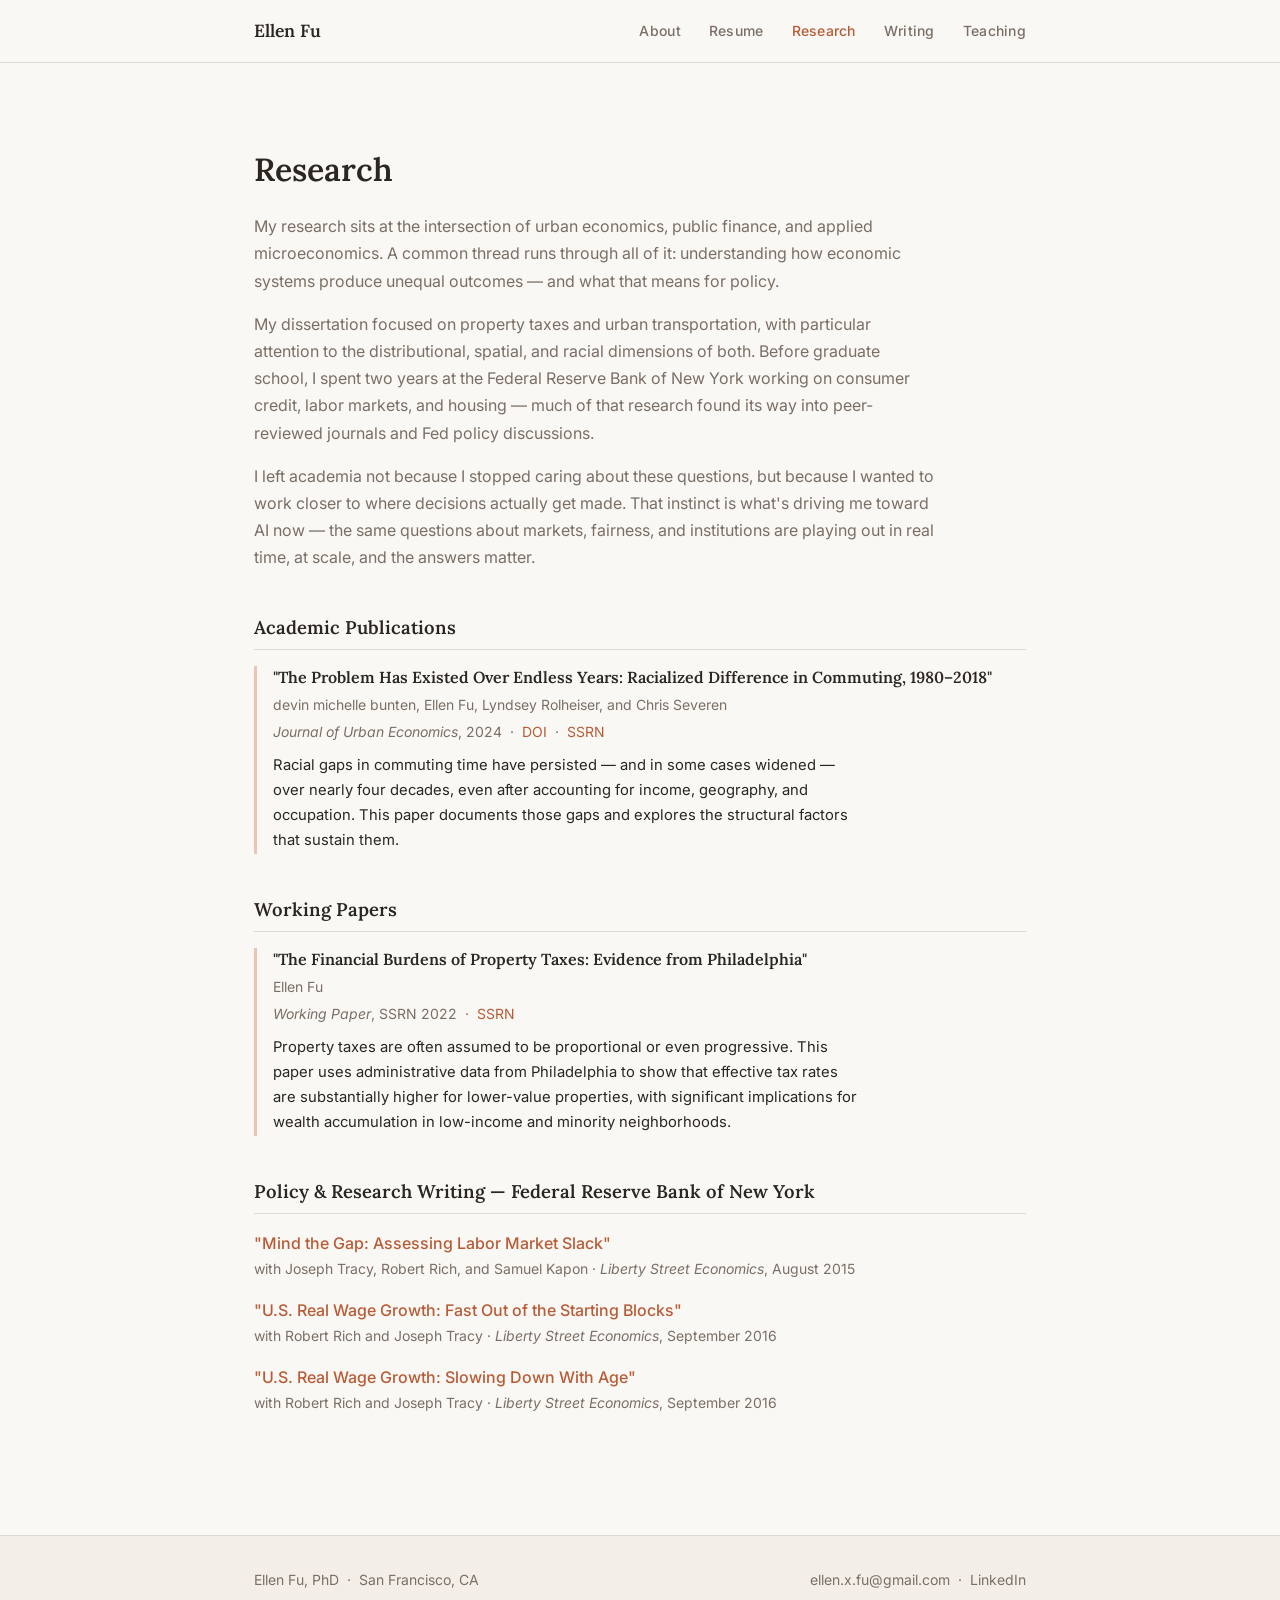
==== research.html @ 864cb59e "Fix LinkedIn URL" ====
<!DOCTYPE html>
<html lang="en">
<head>
  <meta charset="UTF-8" />
  <meta name="viewport" content="width=device-width, initial-scale=1.0" />
  <title>Research — Ellen Fu, PhD</title>
  <link rel="preconnect" href="https://fonts.googleapis.com" />
  <link rel="preconnect" href="https://fonts.gstatic.com" crossorigin />
  <link href="https://fonts.googleapis.com/css2?family=Lora:ital,wght@0,400;0,600;1,400&family=Inter:wght@300;400;500&display=swap" rel="stylesheet" />
  <link rel="stylesheet" href="styles.css" />
</head>
<body>

  <header class="site-header">
    <nav class="nav-inner">
      <a class="nav-logo" href="index.html">Ellen Fu</a>
      <ul class="nav-links">
        <li><a href="index.html">About</a></li>
        <li><a href="resume.html">Resume</a></li>
        <li><a href="research.html" class="active">Research</a></li>
        <li><a href="writing.html">Writing</a></li>
        <li><a href="teaching.html">Teaching</a></li>
      </ul>
    </nav>
  </header>

  <main>
    <section class="section">
      <div class="container">
        <h2>Research</h2>
        <p class="section-intro">My research sits at the intersection of urban economics, public finance, and applied microeconomics. A common thread runs through all of it: understanding how economic systems produce unequal outcomes — and what that means for policy.</p>
        <p class="section-intro">My dissertation focused on property taxes and urban transportation, with particular attention to the distributional, spatial, and racial dimensions of both. Before graduate school, I spent two years at the Federal Reserve Bank of New York working on consumer credit, labor markets, and housing — much of that research found its way into peer-reviewed journals and Fed policy discussions.</p>
        <p class="section-intro">I left academia not because I stopped caring about these questions, but because I wanted to work closer to where decisions actually get made. That instinct is what's driving me toward AI now — the same questions about markets, fairness, and institutions are playing out in real time, at scale, and the answers matter.</p>

        <div class="research-section">
          <h3>Academic Publications</h3>
          <div class="paper">
            <h4>"The Problem Has Existed Over Endless Years: Racialized Difference in Commuting, 1980–2018"</h4>
            <p class="paper-authors">devin michelle bunten, Ellen Fu, Lyndsey Rolheiser, and Chris Severen</p>
            <p class="paper-venue"><em>Journal of Urban Economics</em>, 2024 &nbsp;·&nbsp; <a href="https://www.sciencedirect.com/science/article/abs/pii/S0094119023000116" target="_blank" rel="noopener">DOI</a> &nbsp;·&nbsp; <a href="https://papers.ssrn.com/sol3/papers.cfm?abstract_id=4092555" target="_blank" rel="noopener">SSRN</a></p>
            <p class="paper-abstract">Racial gaps in commuting time have persisted — and in some cases widened — over nearly four decades, even after accounting for income, geography, and occupation. This paper documents those gaps and explores the structural factors that sustain them.</p>
          </div>
        </div>

        <div class="research-section">
          <h3>Working Papers</h3>
          <div class="paper">
            <h4>"The Financial Burdens of Property Taxes: Evidence from Philadelphia"</h4>
            <p class="paper-authors">Ellen Fu</p>
            <p class="paper-venue"><em>Working Paper</em>, SSRN 2022 &nbsp;·&nbsp; <a href="https://papers.ssrn.com/sol3/papers.cfm?abstract_id=4134172" target="_blank" rel="noopener">SSRN</a></p>
            <p class="paper-abstract">Property taxes are often assumed to be proportional or even progressive. This paper uses administrative data from Philadelphia to show that effective tax rates are substantially higher for lower-value properties, with significant implications for wealth accumulation in low-income and minority neighborhoods.</p>
          </div>
        </div>

        <div class="research-section">
          <h3>Policy &amp; Research Writing — Federal Reserve Bank of New York</h3>
          <ul class="policy-list">
            <li>
              <a href="https://libertystreeteconomics.newyorkfed.org/2015/08/mind-the-gap-assessing-labor-market-slack/" target="_blank" rel="noopener">"Mind the Gap: Assessing Labor Market Slack"</a>
              <span class="policy-meta">with Joseph Tracy, Robert Rich, and Samuel Kapon · <em>Liberty Street Economics</em>, August 2015</span>
            </li>
            <li>
              <a href="https://libertystreeteconomics.newyorkfed.org/2016/09/us-real-wage-growth-fast-out-of-the-starting-blocks/" target="_blank" rel="noopener">"U.S. Real Wage Growth: Fast Out of the Starting Blocks"</a>
              <span class="policy-meta">with Robert Rich and Joseph Tracy · <em>Liberty Street Economics</em>, September 2016</span>
            </li>
            <li>
              <a href="https://libertystreeteconomics.newyorkfed.org/2016/09/us-real-wage-growth-slowing-down-with-age/" target="_blank" rel="noopener">"U.S. Real Wage Growth: Slowing Down With Age"</a>
              <span class="policy-meta">with Robert Rich and Joseph Tracy · <em>Liberty Street Economics</em>, September 2016</span>
            </li>
          </ul>
        </div>
      </div>
    </section>
  </main>

  <footer class="site-footer">
    <div class="container footer-inner">
      <span>Ellen Fu, PhD &nbsp;·&nbsp; San Francisco, CA</span>
      <span>
        <a href="mailto:ellen.x.fu@gmail.com">ellen.x.fu@gmail.com</a>
        &nbsp;·&nbsp;
        <a href="https://www.linkedin.com/in/ellen-fu/" target="_blank" rel="noopener">LinkedIn</a>
      </span>
    </div>
  </footer>

</body>
</html>
---- styles.css ----
/* =========================================
   TOKENS
   ========================================= */
:root {
  --color-bg:        #FAF8F4;
  --color-bg-alt:    #F3EFE8;
  --color-text:      #2C2621;
  --color-text-muted:#7A6F66;
  --color-accent:    #B85C38;
  --color-accent-light: #E8C5B5;
  --color-border:    #E2DBD3;

  --font-serif: 'Lora', Georgia, serif;
  --font-sans:  'Inter', system-ui, sans-serif;

  --max-width: 820px;
  --section-pad: 5rem 1.5rem;
}

/* =========================================
   RESET & BASE
   ========================================= */
*, *::before, *::after { box-sizing: border-box; margin: 0; padding: 0; }

html { scroll-behavior: smooth; }

body {
  background: var(--color-bg);
  color: var(--color-text);
  font-family: var(--font-sans);
  font-size: 1rem;
  line-height: 1.7;
  -webkit-font-smoothing: antialiased;
}

a {
  color: var(--color-accent);
  text-decoration: none;
}
a:hover { text-decoration: underline; }

/* =========================================
   LAYOUT
   ========================================= */
.container {
  max-width: var(--max-width);
  margin: 0 auto;
  padding: 0 1.5rem;
}

.section { padding: var(--section-pad); }
.section-alt { background: var(--color-bg-alt); }

/* =========================================
   NAV
   ========================================= */
.site-header {
  position: sticky;
  top: 0;
  z-index: 100;
  background: var(--color-bg);
  border-bottom: 1px solid var(--color-border);
}

.nav-inner {
  max-width: var(--max-width);
  margin: 0 auto;
  padding: 1rem 1.5rem;
  display: flex;
  align-items: center;
  justify-content: space-between;
  gap: 1.5rem;
}

.nav-logo {
  font-family: var(--font-serif);
  font-size: 1.1rem;
  font-weight: 600;
  color: var(--color-text);
  white-space: nowrap;
}
.nav-logo:hover { text-decoration: none; color: var(--color-accent); }

.nav-links {
  list-style: none;
  display: flex;
  gap: 1.75rem;
  flex-wrap: wrap;
}

.nav-links a {
  font-size: 0.875rem;
  font-weight: 500;
  color: var(--color-text-muted);
  letter-spacing: 0.02em;
  transition: color 0.15s;
}
.nav-links a:hover,
.nav-links a.active {
  color: var(--color-accent);
  text-decoration: none;
}

/* =========================================
   HERO / ABOUT
   ========================================= */
.section-hero {
  padding-top: 5rem;
  padding-bottom: 5rem;
}

.section-hero h1 {
  font-family: var(--font-serif);
  font-size: clamp(2rem, 5vw, 2.75rem);
  font-weight: 600;
  line-height: 1.2;
  margin-bottom: 0.75rem;
  color: var(--color-text);
}

.tagline {
  font-family: var(--font-serif);
  font-style: italic;
  font-size: 1.15rem;
  color: var(--color-text-muted);
  margin-bottom: 2rem;
}

.bio p {
  margin-bottom: 1.1rem;
  font-size: 1rem;
  max-width: 68ch;
}
.bio p:last-child { margin-bottom: 0; }

.hero-links {
  margin-top: 2rem;
  display: flex;
  gap: 0.75rem;
  flex-wrap: wrap;
}

/* =========================================
   BUTTONS
   ========================================= */
.btn {
  display: inline-block;
  padding: 0.55rem 1.25rem;
  border-radius: 4px;
  font-size: 0.875rem;
  font-weight: 500;
  letter-spacing: 0.02em;
  transition: background 0.15s, color 0.15s, border-color 0.15s;
  white-space: nowrap;
}

.btn-primary {
  background: var(--color-accent);
  color: #fff;
  border: 1.5px solid var(--color-accent);
}
.btn-primary:hover {
  background: #9e4e2f;
  border-color: #9e4e2f;
  text-decoration: none;
  color: #fff;
}

.btn-secondary {
  background: transparent;
  color: var(--color-accent);
  border: 1.5px solid var(--color-accent);
}
.btn-secondary:hover {
  background: var(--color-accent-light);
  text-decoration: none;
  color: var(--color-accent);
}

/* =========================================
   SECTION HEADINGS & INTRO
   ========================================= */
.section h2 {
  font-family: var(--font-serif);
  font-size: clamp(1.5rem, 3.5vw, 2rem);
  font-weight: 600;
  margin-bottom: 1rem;
  color: var(--color-text);
}

.section h3 {
  font-family: var(--font-serif);
  font-size: 1.15rem;
  font-weight: 600;
  margin-top: 2.5rem;
  margin-bottom: 1rem;
  color: var(--color-text);
  padding-bottom: 0.4rem;
  border-bottom: 1px solid var(--color-border);
}

.section-intro {
  color: var(--color-text-muted);
  max-width: 68ch;
  margin-bottom: 1rem;
}
.section-intro:last-of-type { margin-bottom: 2rem; }

/* =========================================
   RESUME
   ========================================= */
.download-row {
  display: flex;
  gap: 0.75rem;
  flex-wrap: wrap;
  margin-bottom: 3rem;
}

.btn[aria-disabled="true"] {
  opacity: 0.5;
  cursor: default;
  pointer-events: none;
}

.resume-grid {
  display: grid;
  gap: 2rem;
}

.resume-block h3 {
  margin-top: 0;
}

.resume-item {
  display: flex;
  flex-direction: column;
  margin-bottom: 1rem;
}
.resume-item:last-child { margin-bottom: 0; }

.resume-title {
  font-weight: 500;
  color: var(--color-text);
}

.resume-org {
  font-size: 0.9rem;
  color: var(--color-text-muted);
}

.resume-note {
  font-size: 0.85rem;
  color: var(--color-text-muted);
  font-style: italic;
  margin-top: 0.15rem;
}

/* =========================================
   RESEARCH
   ========================================= */
.research-section {
  margin-bottom: 2.5rem;
}

.paper {
  margin-bottom: 2rem;
  padding-left: 1rem;
  border-left: 3px solid var(--color-accent-light);
}

.paper h4 {
  font-family: var(--font-serif);
  font-size: 1rem;
  font-weight: 600;
  margin-bottom: 0.25rem;
  line-height: 1.4;
}

.paper-authors {
  font-size: 0.875rem;
  color: var(--color-text-muted);
  margin-bottom: 0.2rem;
}

.paper-venue {
  font-size: 0.875rem;
  color: var(--color-text-muted);
  margin-bottom: 0.6rem;
}

.paper-abstract {
  font-size: 0.925rem;
  color: var(--color-text);
  max-width: 65ch;
}

.policy-list {
  list-style: none;
  display: flex;
  flex-direction: column;
  gap: 1rem;
}

.policy-list li {
  display: flex;
  flex-direction: column;
}

.policy-list a {
  font-weight: 500;
}

.policy-meta {
  font-size: 0.875rem;
  color: var(--color-text-muted);
}

/* =========================================
   WRITING
   ========================================= */
.writing-placeholder {
  font-style: italic;
  color: var(--color-text-muted);
  margin-top: 1rem;
}

/* =========================================
   TEACHING
   ========================================= */
.teaching-subsection { margin-top: 3rem; }

.course-list {
  display: flex;
  flex-direction: column;
  gap: 1.5rem;
}

.course-header {
  display: flex;
  flex-wrap: wrap;
  align-items: baseline;
  gap: 0.5rem;
  margin-bottom: 0.3rem;
}

.course-name {
  font-weight: 500;
  font-size: 1rem;
}

.course-meta {
  font-size: 0.85rem;
  color: var(--color-text-muted);
}

.course p {
  font-size: 0.925rem;
  color: var(--color-text-muted);
  max-width: 65ch;
}

/* =========================================
   FOOTER
   ========================================= */
.site-footer {
  background: var(--color-bg-alt);
  border-top: 1px solid var(--color-border);
  padding: 2rem 1.5rem;
}

.footer-inner {
  display: flex;
  flex-wrap: wrap;
  justify-content: space-between;
  gap: 0.5rem;
  font-size: 0.875rem;
  color: var(--color-text-muted);
}

.footer-inner a {
  color: var(--color-text-muted);
}
.footer-inner a:hover { color: var(--color-accent); }

/* =========================================
   RESPONSIVE
   ========================================= */
@media (max-width: 600px) {
  .nav-links { gap: 1rem; }
  .nav-links a { font-size: 0.8rem; }
  .section { padding: 3rem 1.25rem; }
  .hero-links { flex-direction: column; }
  .download-row { flex-direction: column; }
  .footer-inner { flex-direction: column; }
}
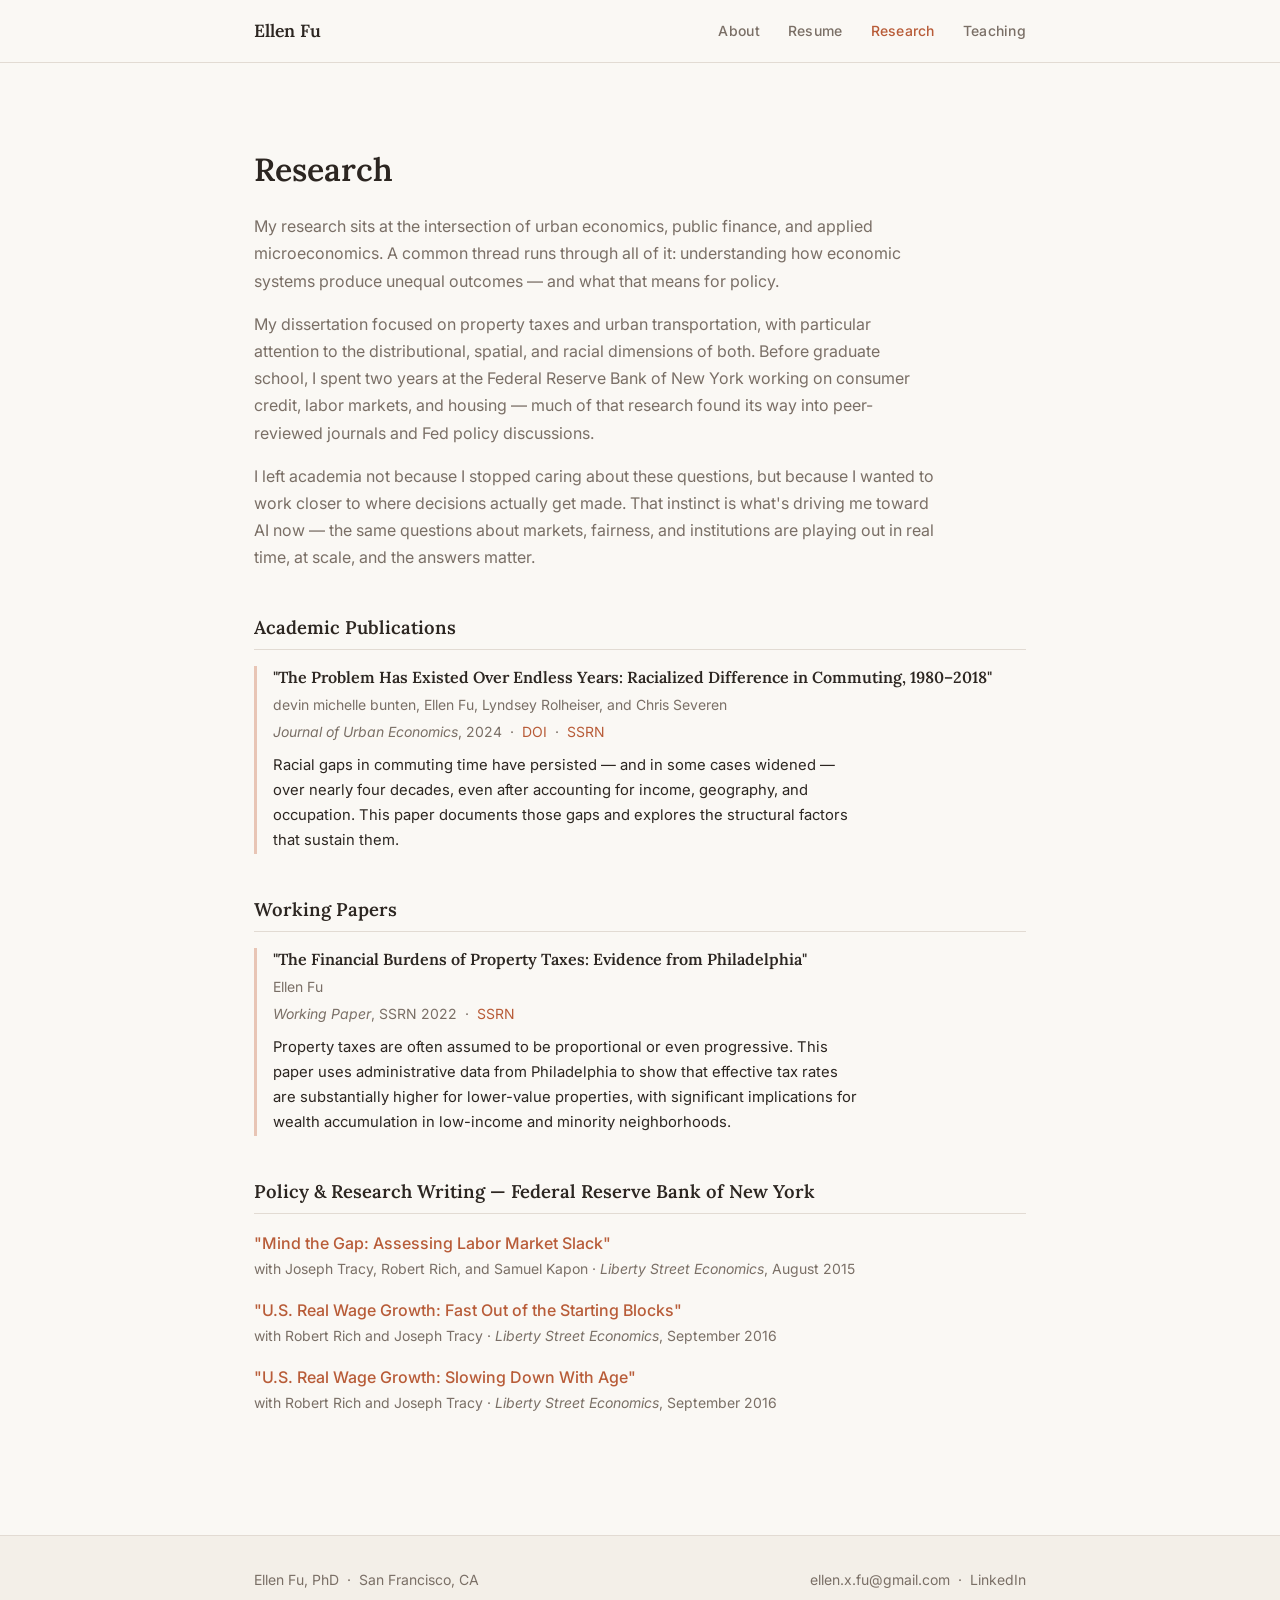
==== commit ce26679e: "Remove Writing from nav" ====
--- a/research.html
+++ b/research.html
@@ -18,7 +18,7 @@
         <li><a href="index.html">About</a></li>
         <li><a href="resume.html">Resume</a></li>
         <li><a href="research.html" class="active">Research</a></li>
-        <li><a href="writing.html">Writing</a></li>
+        
         <li><a href="teaching.html">Teaching</a></li>
       </ul>
     </nav>
--- a/styles.css
+++ b/styles.css
@@ -340,7 +340,15 @@
   flex-wrap: wrap;
   align-items: baseline;
   gap: 0.5rem;
-  margin-bottom: 0.3rem;
+  margin-bottom: 0.2rem;
+}
+
+.course-number {
+  font-size: 0.8rem;
+  font-weight: 500;
+  color: var(--color-accent);
+  letter-spacing: 0.03em;
+  text-transform: uppercase;
 }
 
 .course-name {
@@ -351,6 +359,7 @@
 .course-meta {
   font-size: 0.85rem;
   color: var(--color-text-muted);
+  margin-bottom: 0.35rem;
 }
 
 .course p {
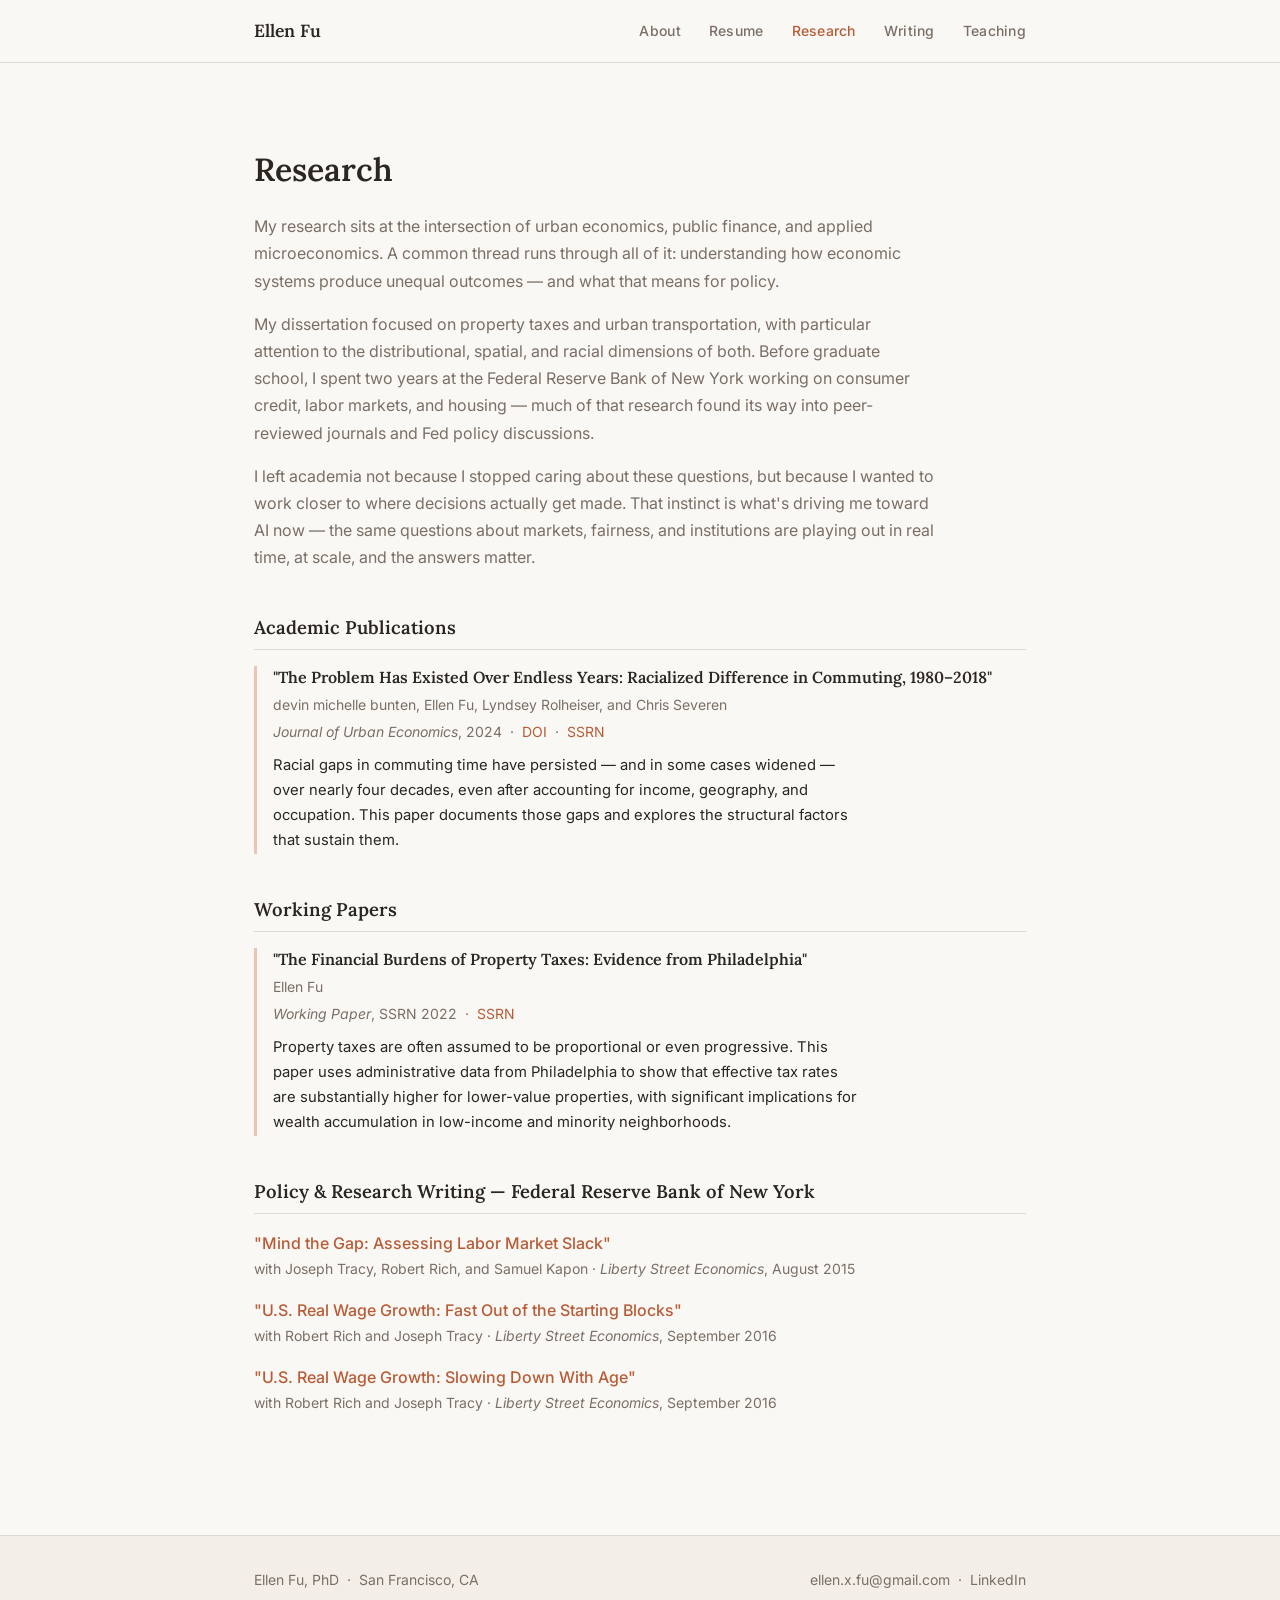
==== commit db337bd2: "Update About bio and restore Writing nav link" ====
--- a/research.html
+++ b/research.html
@@ -18,7 +18,7 @@
         <li><a href="index.html">About</a></li>
         <li><a href="resume.html">Resume</a></li>
         <li><a href="research.html" class="active">Research</a></li>
-        
+        <li><a href="writing.html">Writing</a></li>
         <li><a href="teaching.html">Teaching</a></li>
       </ul>
     </nav>
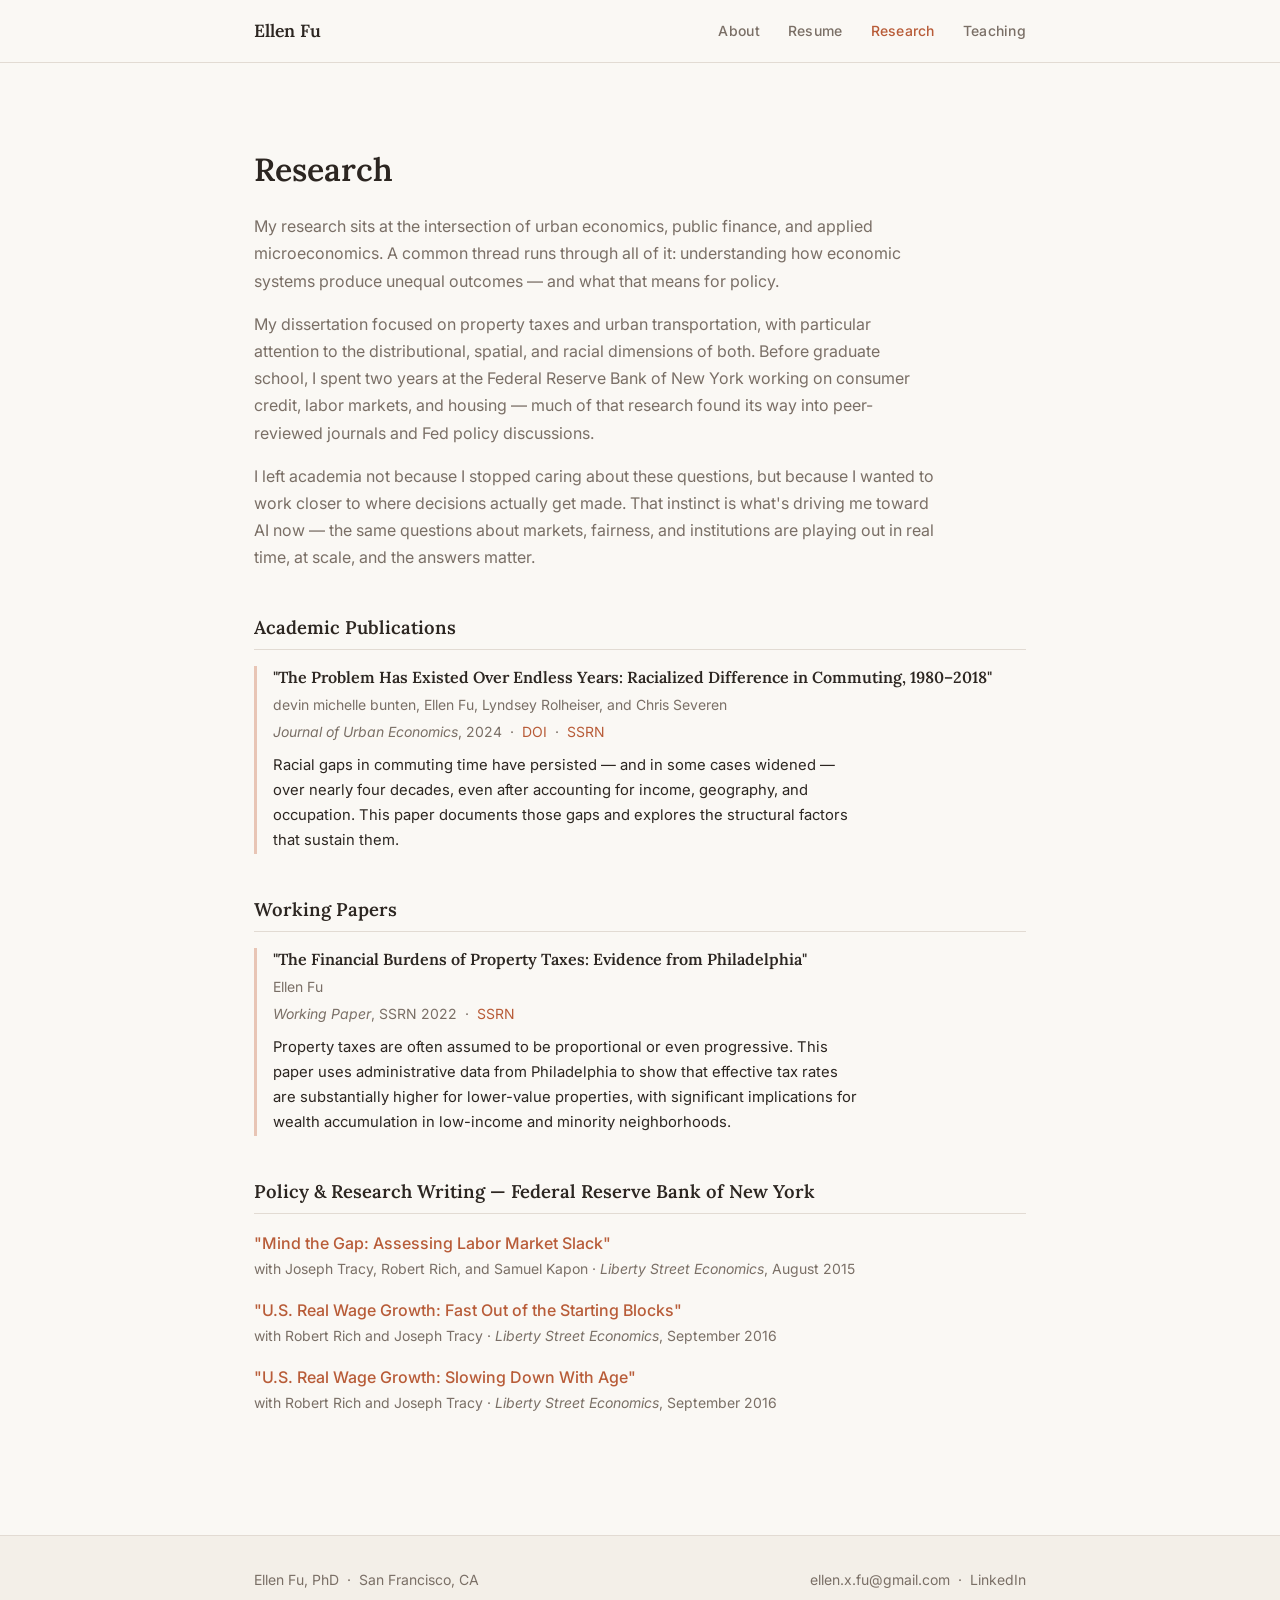
==== commit 6e403145: "Remove Writing nav link from all pages" ====
--- a/research.html
+++ b/research.html
@@ -18,7 +18,6 @@
         <li><a href="index.html">About</a></li>
         <li><a href="resume.html">Resume</a></li>
         <li><a href="research.html" class="active">Research</a></li>
-        <li><a href="writing.html">Writing</a></li>
         <li><a href="teaching.html">Teaching</a></li>
       </ul>
     </nav>
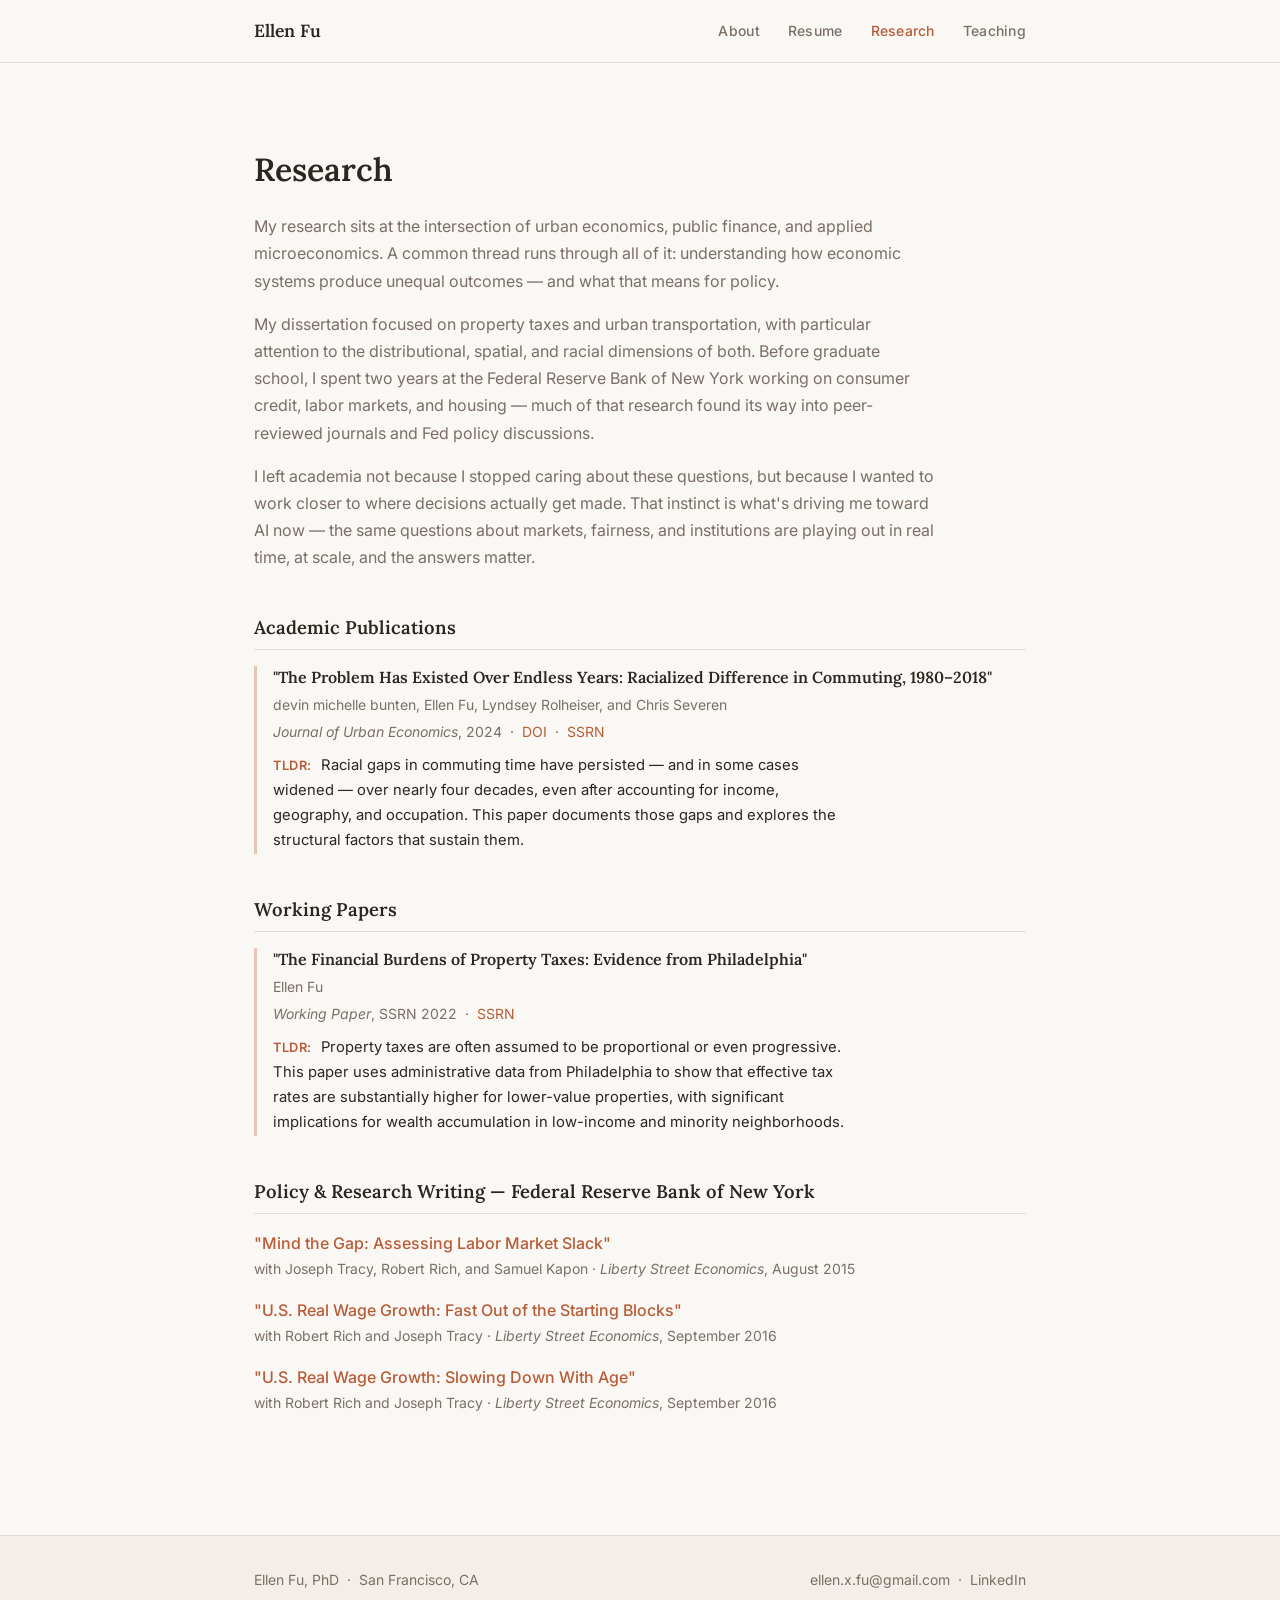
==== commit 3fb0de59: "Add TLDR label to paper abstracts" ====
--- a/research.html
+++ b/research.html
@@ -37,7 +37,7 @@
             <h4>"The Problem Has Existed Over Endless Years: Racialized Difference in Commuting, 1980–2018"</h4>
             <p class="paper-authors">devin michelle bunten, Ellen Fu, Lyndsey Rolheiser, and Chris Severen</p>
             <p class="paper-venue"><em>Journal of Urban Economics</em>, 2024 &nbsp;·&nbsp; <a href="https://www.sciencedirect.com/science/article/abs/pii/S0094119023000116" target="_blank" rel="noopener">DOI</a> &nbsp;·&nbsp; <a href="https://papers.ssrn.com/sol3/papers.cfm?abstract_id=4092555" target="_blank" rel="noopener">SSRN</a></p>
-            <p class="paper-abstract">Racial gaps in commuting time have persisted — and in some cases widened — over nearly four decades, even after accounting for income, geography, and occupation. This paper documents those gaps and explores the structural factors that sustain them.</p>
+            <p class="paper-abstract"><span class="tldr">TLDR:</span> Racial gaps in commuting time have persisted — and in some cases widened — over nearly four decades, even after accounting for income, geography, and occupation. This paper documents those gaps and explores the structural factors that sustain them.</p>
           </div>
         </div>
 
@@ -47,7 +47,7 @@
             <h4>"The Financial Burdens of Property Taxes: Evidence from Philadelphia"</h4>
             <p class="paper-authors">Ellen Fu</p>
             <p class="paper-venue"><em>Working Paper</em>, SSRN 2022 &nbsp;·&nbsp; <a href="https://papers.ssrn.com/sol3/papers.cfm?abstract_id=4134172" target="_blank" rel="noopener">SSRN</a></p>
-            <p class="paper-abstract">Property taxes are often assumed to be proportional or even progressive. This paper uses administrative data from Philadelphia to show that effective tax rates are substantially higher for lower-value properties, with significant implications for wealth accumulation in low-income and minority neighborhoods.</p>
+            <p class="paper-abstract"><span class="tldr">TLDR:</span> Property taxes are often assumed to be proportional or even progressive. This paper uses administrative data from Philadelphia to show that effective tax rates are substantially higher for lower-value properties, with significant implications for wealth accumulation in low-income and minority neighborhoods.</p>
           </div>
         </div>
 
--- a/styles.css
+++ b/styles.css
@@ -294,6 +294,15 @@
   max-width: 65ch;
 }
 
+.tldr {
+  font-weight: 600;
+  color: var(--color-accent);
+  font-size: 0.8rem;
+  letter-spacing: 0.04em;
+  text-transform: uppercase;
+  margin-right: 0.35rem;
+}
+
 .policy-list {
   list-style: none;
   display: flex;
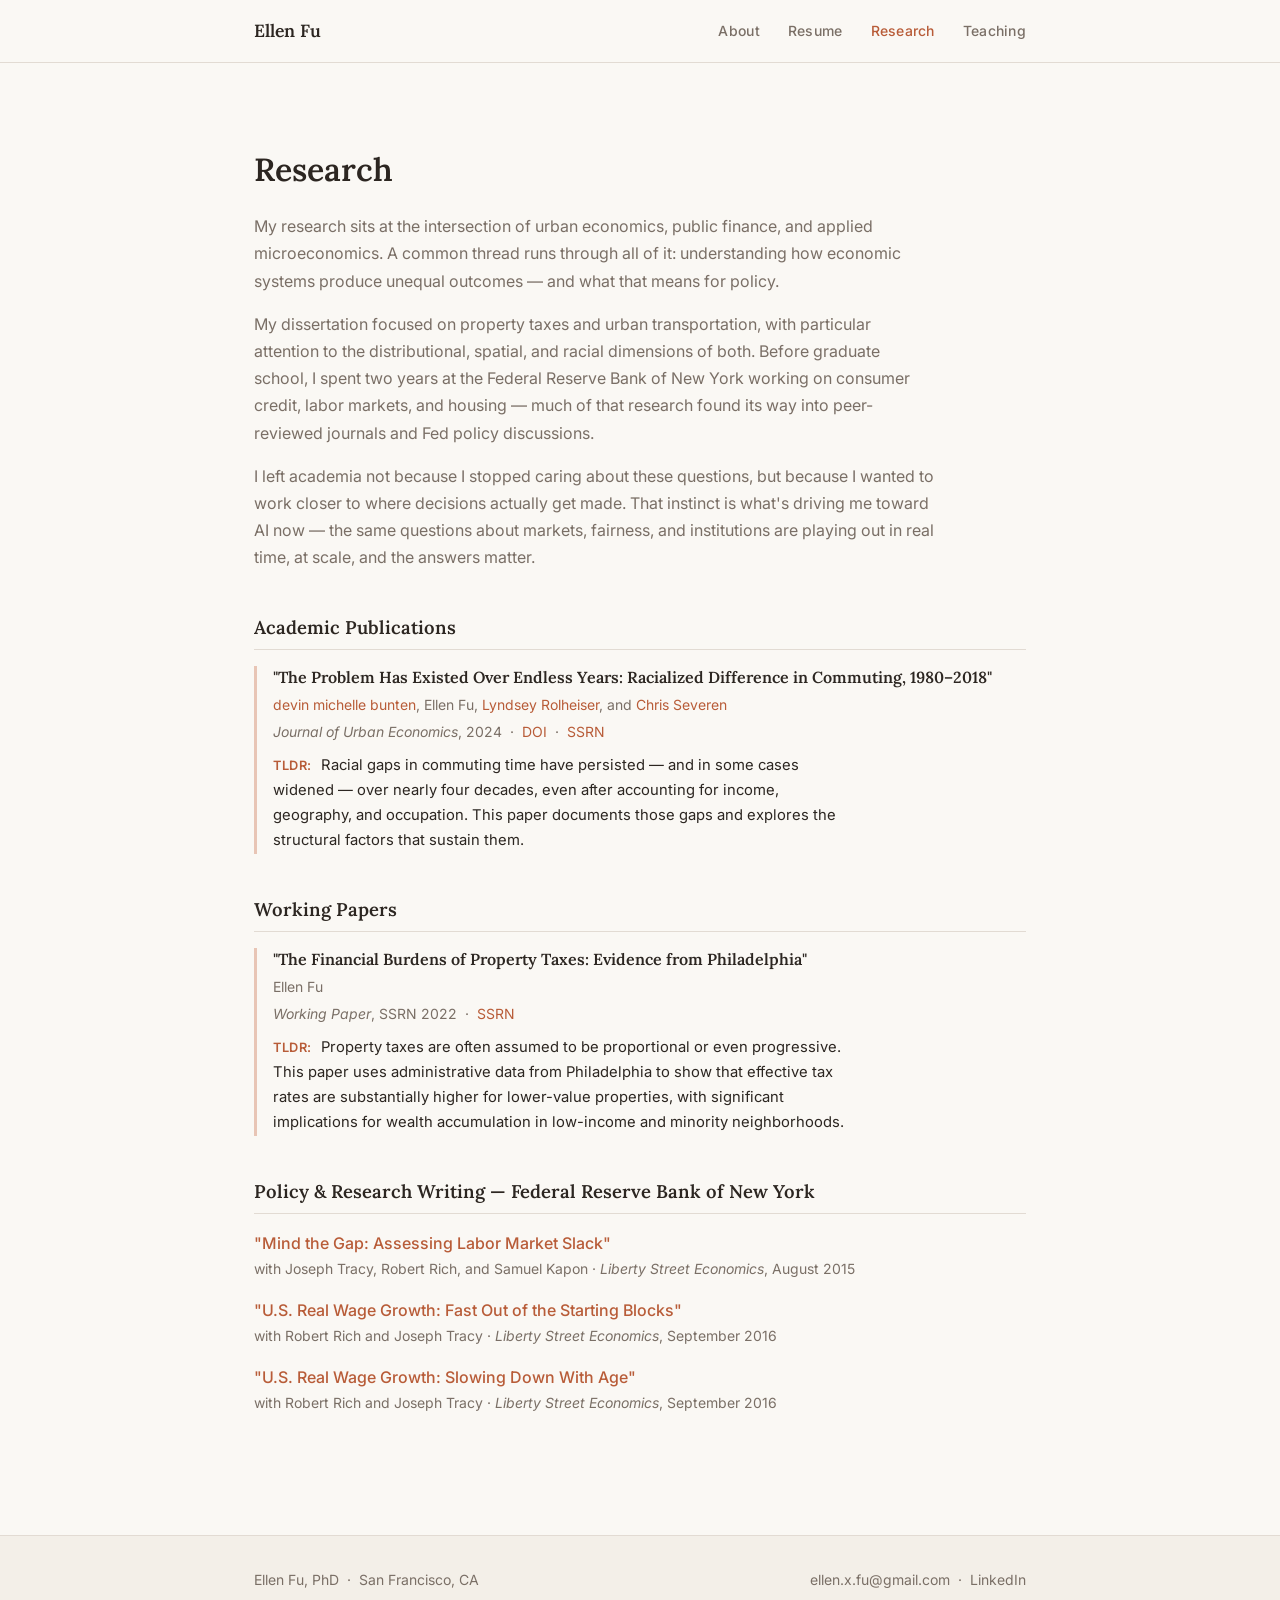
==== commit 39c1b0c4: "Add coauthor links to JUE paper" ====
--- a/research.html
+++ b/research.html
@@ -35,7 +35,7 @@
           <h3>Academic Publications</h3>
           <div class="paper">
             <h4>"The Problem Has Existed Over Endless Years: Racialized Difference in Commuting, 1980–2018"</h4>
-            <p class="paper-authors">devin michelle bunten, Ellen Fu, Lyndsey Rolheiser, and Chris Severen</p>
+            <p class="paper-authors"><a href="https://www.devinbunten.com/" target="_blank" rel="noopener">devin michelle bunten</a>, Ellen Fu, <a href="https://lyndseyrolheiser.com/" target="_blank" rel="noopener">Lyndsey Rolheiser</a>, and <a href="https://cseveren.github.io/" target="_blank" rel="noopener">Chris Severen</a></p>
             <p class="paper-venue"><em>Journal of Urban Economics</em>, 2024 &nbsp;·&nbsp; <a href="https://www.sciencedirect.com/science/article/abs/pii/S0094119023000116" target="_blank" rel="noopener">DOI</a> &nbsp;·&nbsp; <a href="https://papers.ssrn.com/sol3/papers.cfm?abstract_id=4092555" target="_blank" rel="noopener">SSRN</a></p>
             <p class="paper-abstract"><span class="tldr">TLDR:</span> Racial gaps in commuting time have persisted — and in some cases widened — over nearly four decades, even after accounting for income, geography, and occupation. This paper documents those gaps and explores the structural factors that sustain them.</p>
           </div>
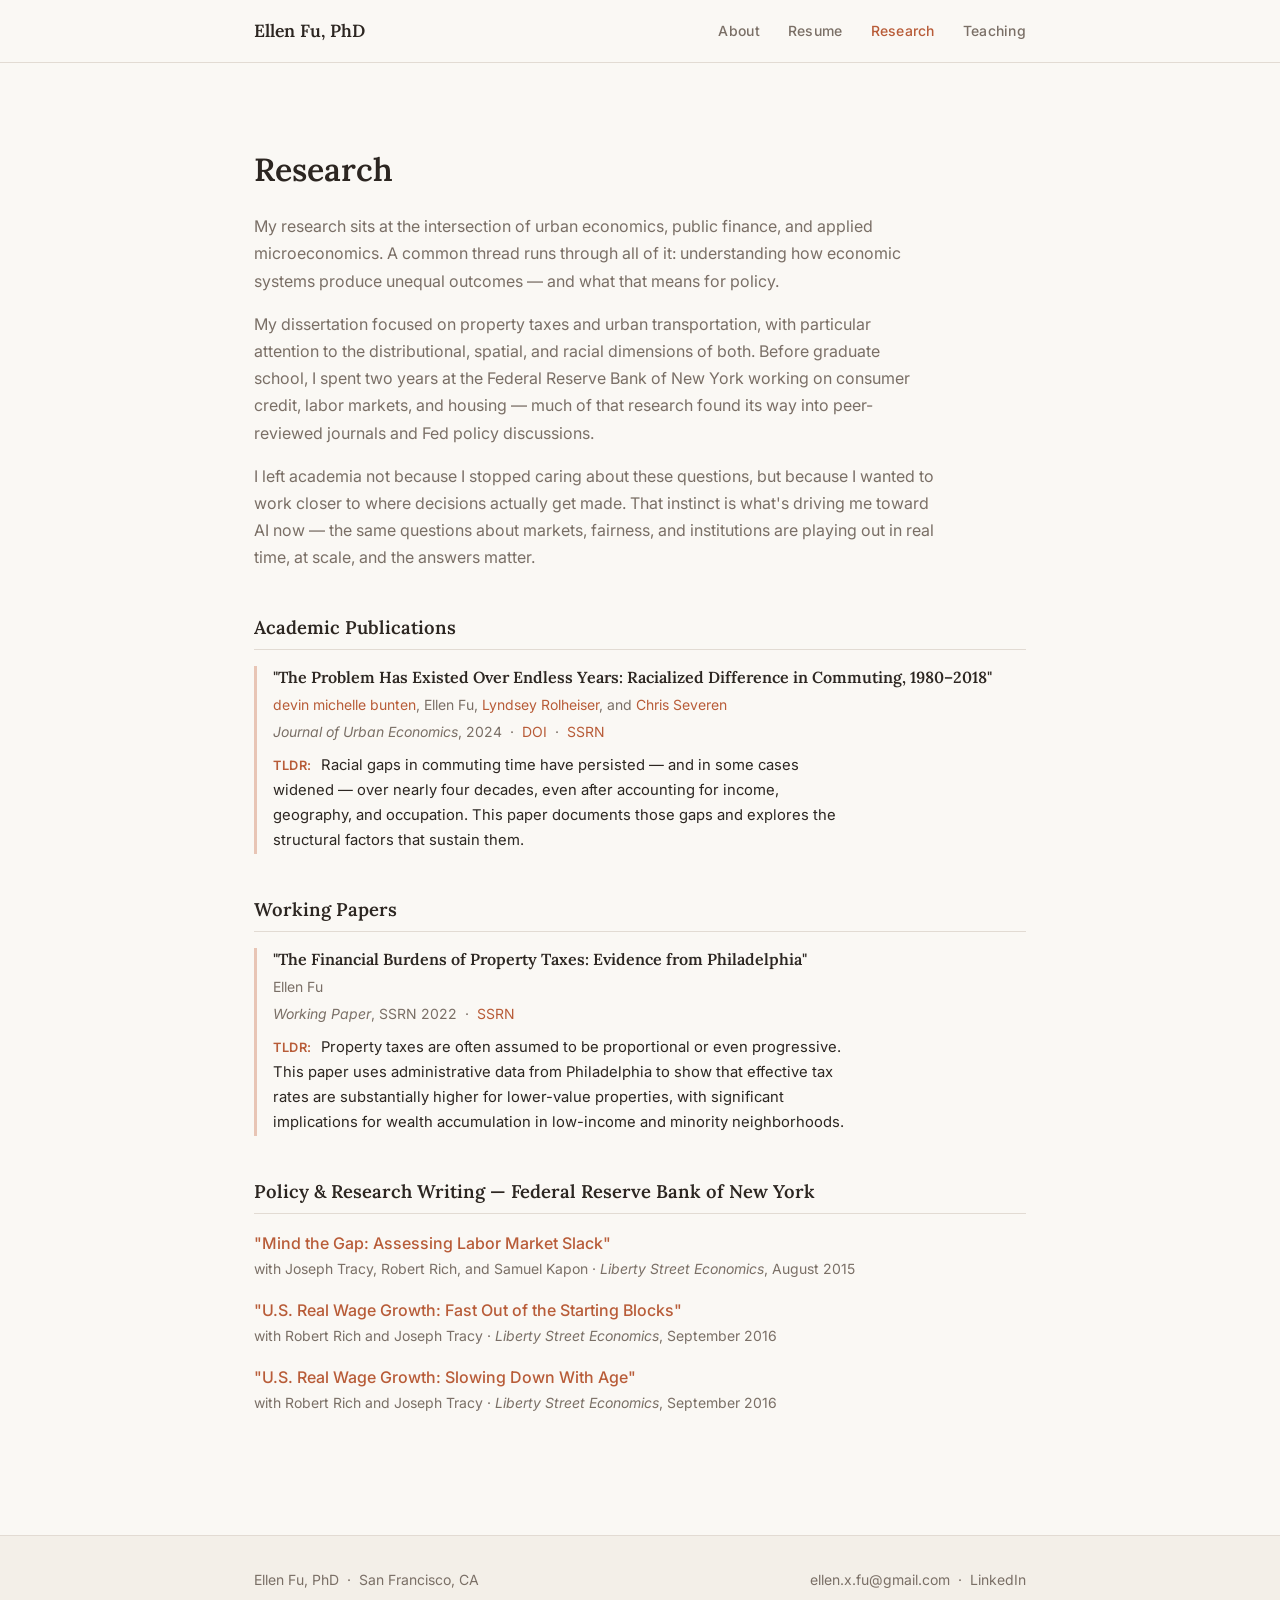
==== commit 1db6f785: "Update nav logo to Ellen Fu, PhD" ====
--- a/research.html
+++ b/research.html
@@ -13,7 +13,7 @@
 
   <header class="site-header">
     <nav class="nav-inner">
-      <a class="nav-logo" href="index.html">Ellen Fu</a>
+      <a class="nav-logo" href="index.html">Ellen Fu, PhD</a>
       <ul class="nav-links">
         <li><a href="index.html">About</a></li>
         <li><a href="resume.html">Resume</a></li>
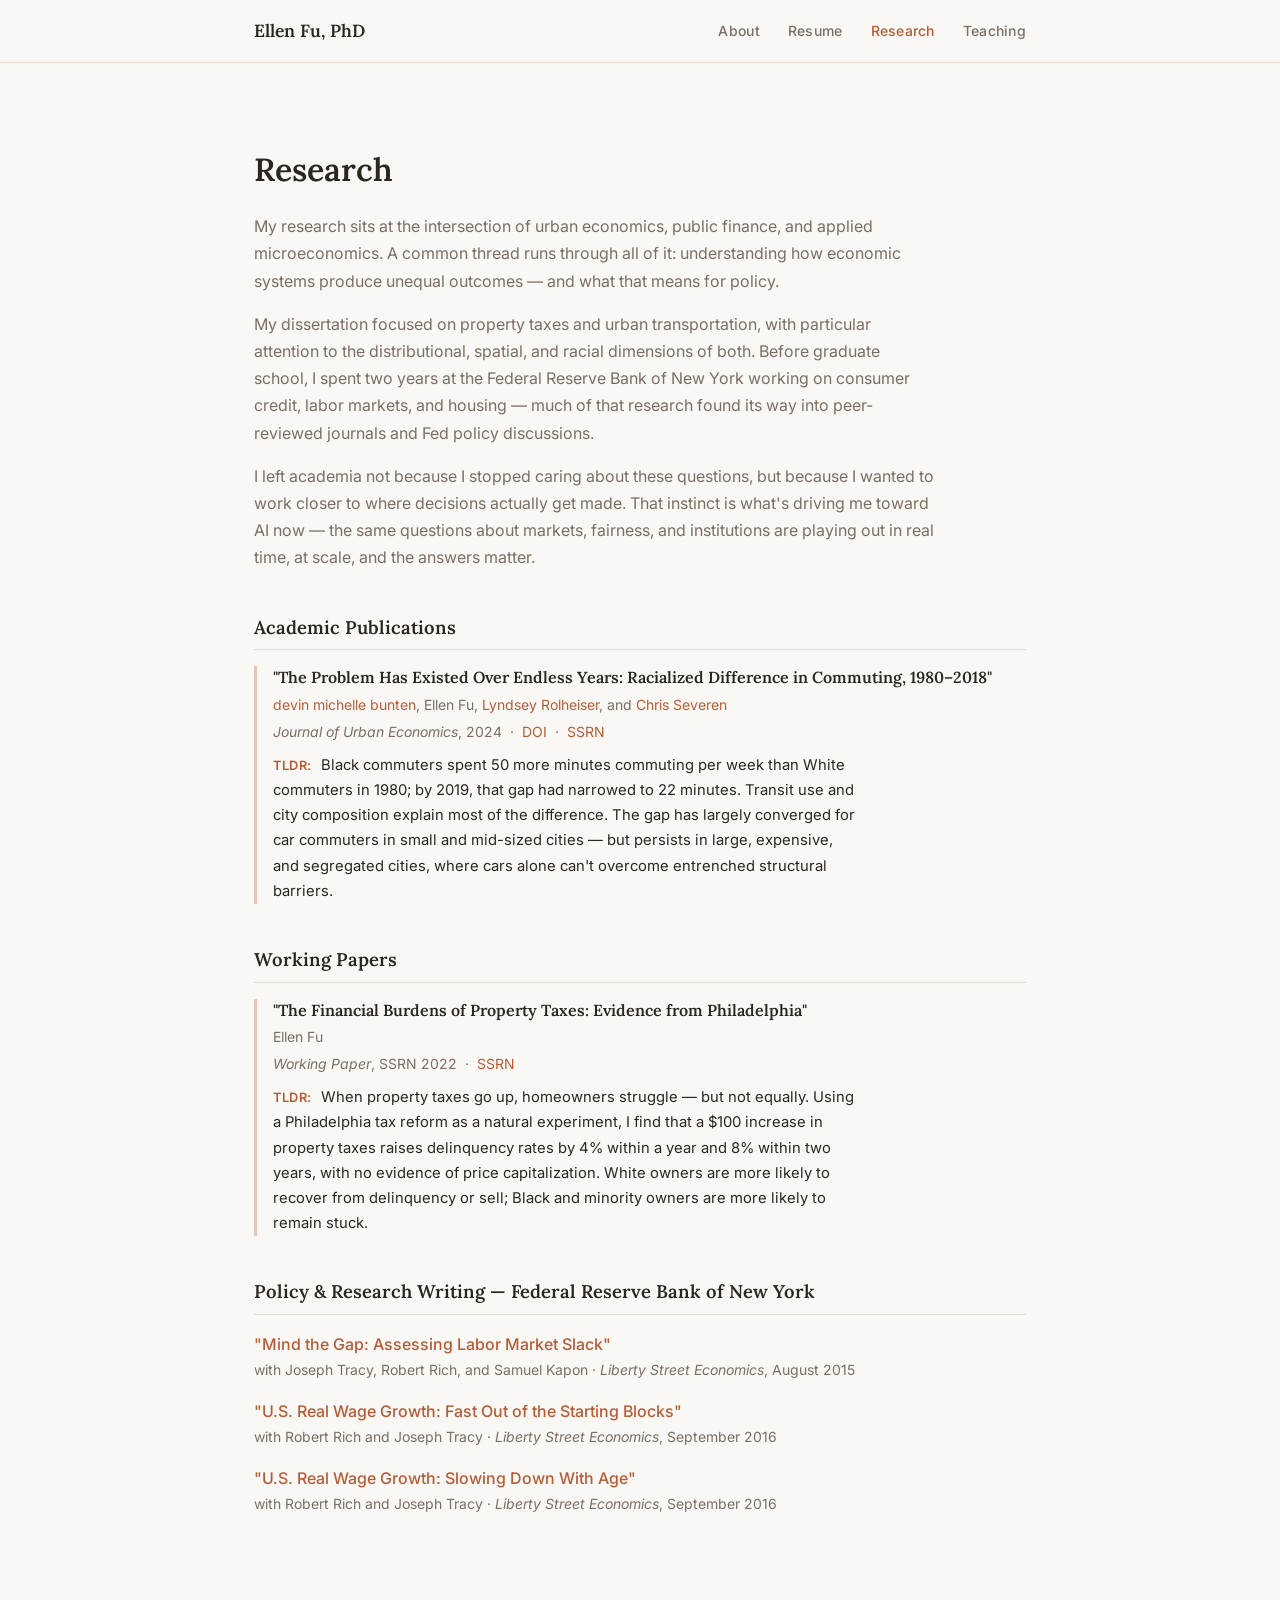
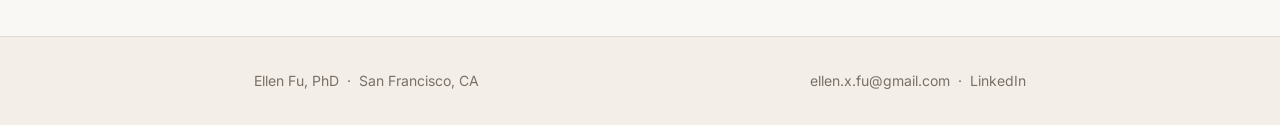
==== commit 0b7cfbc6: "Rewrite TLDR summaries based on actual abstracts" ====
--- a/research.html
+++ b/research.html
@@ -37,7 +37,7 @@
             <h4>"The Problem Has Existed Over Endless Years: Racialized Difference in Commuting, 1980–2018"</h4>
             <p class="paper-authors"><a href="https://www.devinbunten.com/" target="_blank" rel="noopener">devin michelle bunten</a>, Ellen Fu, <a href="https://lyndseyrolheiser.com/" target="_blank" rel="noopener">Lyndsey Rolheiser</a>, and <a href="https://cseveren.github.io/" target="_blank" rel="noopener">Chris Severen</a></p>
             <p class="paper-venue"><em>Journal of Urban Economics</em>, 2024 &nbsp;·&nbsp; <a href="https://www.sciencedirect.com/science/article/abs/pii/S0094119023000116" target="_blank" rel="noopener">DOI</a> &nbsp;·&nbsp; <a href="https://papers.ssrn.com/sol3/papers.cfm?abstract_id=4092555" target="_blank" rel="noopener">SSRN</a></p>
-            <p class="paper-abstract"><span class="tldr">TLDR:</span> Racial gaps in commuting time have persisted — and in some cases widened — over nearly four decades, even after accounting for income, geography, and occupation. This paper documents those gaps and explores the structural factors that sustain them.</p>
+            <p class="paper-abstract"><span class="tldr">TLDR:</span> Black commuters spent 50 more minutes commuting per week than White commuters in 1980; by 2019, that gap had narrowed to 22 minutes. Transit use and city composition explain most of the difference. The gap has largely converged for car commuters in small and mid-sized cities — but persists in large, expensive, and segregated cities, where cars alone can't overcome entrenched structural barriers.</p>
           </div>
         </div>
 
@@ -47,7 +47,7 @@
             <h4>"The Financial Burdens of Property Taxes: Evidence from Philadelphia"</h4>
             <p class="paper-authors">Ellen Fu</p>
             <p class="paper-venue"><em>Working Paper</em>, SSRN 2022 &nbsp;·&nbsp; <a href="https://papers.ssrn.com/sol3/papers.cfm?abstract_id=4134172" target="_blank" rel="noopener">SSRN</a></p>
-            <p class="paper-abstract"><span class="tldr">TLDR:</span> Property taxes are often assumed to be proportional or even progressive. This paper uses administrative data from Philadelphia to show that effective tax rates are substantially higher for lower-value properties, with significant implications for wealth accumulation in low-income and minority neighborhoods.</p>
+            <p class="paper-abstract"><span class="tldr">TLDR:</span> When property taxes go up, homeowners struggle — but not equally. Using a Philadelphia tax reform as a natural experiment, I find that a $100 increase in property taxes raises delinquency rates by 4% within a year and 8% within two years, with no evidence of price capitalization. White owners are more likely to recover from delinquency or sell; Black and minority owners are more likely to remain stuck.</p>
           </div>
         </div>
 
